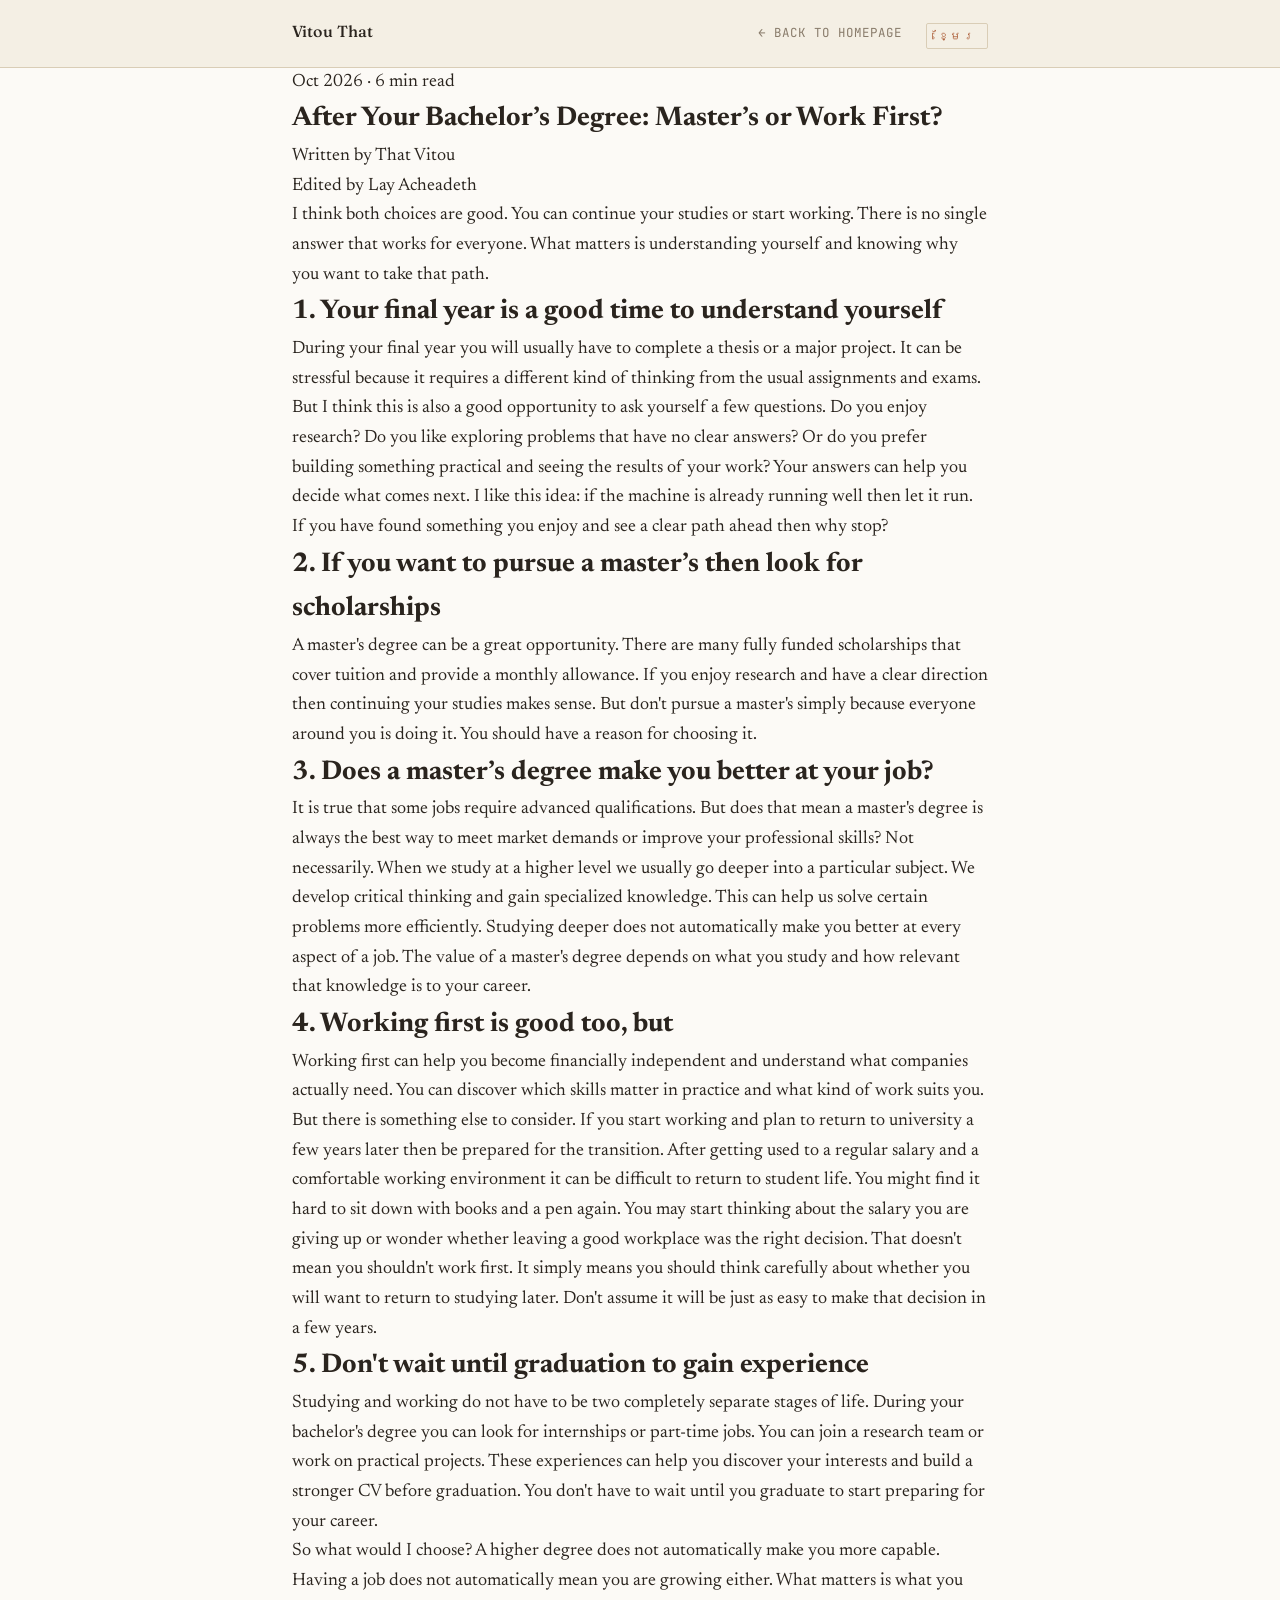
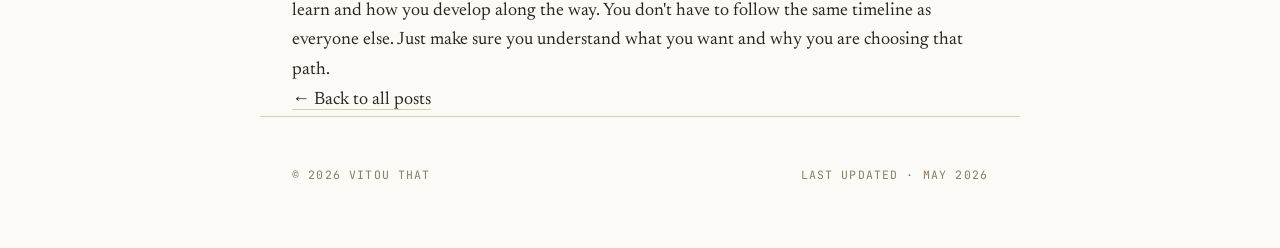
==== topic_1.html @ 05d48eb9 "Create topic_1.html" ====
<!DOCTYPE html>
<html lang="en">
<head>
  <meta charset="UTF-8">
  <meta name="description" content="Notes on why a rising reward curve is not yet a result — by Vitou That.">
  <meta name="viewport" content="width=device-width, initial-scale=1.0">
  <title>When the Reward Curve Lies — Vitou That</title>

  <link rel="preconnect" href="https://fonts.googleapis.com">
  <link rel="preconnect" href="https://fonts.gstatic.com" crossorigin>
  <link href="https://fonts.googleapis.com/css2?family=Fraunces:opsz,wght@9..144,300;9..144,400;9..144,500;9..144,600&family=Newsreader:ital,wght@0,300;0,400;0,500;1,400&family=Noto+Serif+Khmer:wght@400;500;600&family=JetBrains+Mono:wght@400;500&display=swap" rel="stylesheet">

  <link rel="stylesheet" href="styles.css">
</head>

<body data-lang="en">

  <nav>
    <div class="nav-inner">
      <div class="nav-name">
        <span lang="en">Vitou That</span>
        <span lang="kh">ថាត វិទូ</span>
      </div>
      <div class="nav-links">
        <a href="index.html#blog" class="post-back">
          <span lang="en">← Back to homepage</span>
          <span lang="kh">← ត្រឡប់ក្រោយ</span>
        </a>
        <button id="lang-toggle" class="lang-toggle" type="button">EN</button>
      </div>
    </div>
  </nav>

  <main>
    <article class="post">

      <div class="post-meta">
        <span lang="en">Oct 2026 · 6 min read</span>
        <span lang="kh">តុលា ២០២៦ · អាន ៦ នាទី</span>
      </div>

      <h1 class="post-title">
        <span lang="en">After Your Bachelor’s Degree: Master’s or Work First?</span>
        <span lang="kh">រៀនចប់បរិញ្ញាបត្រ គួរបន្តអនុបណ្ឌិត ឬចេញធ្វើការ?</span>
      </h1>

      <div class="post-byline">
        <div>
          <span class="by-label"><span lang="en">Written by</span><span lang="kh">សរសេរដោយ</span></span>
          <span class="by-name"><span lang="en">That Vitou</span><span lang="kh">ថាត វិទូ</span></span>
        </div>
        <div>
          <span class="by-label"><span lang="en">Edited by</span><span lang="kh">កែសម្រួលដោយ</span></span>
          <span class="by-name"><span lang="en">Lay Acheadeth</span><span lang="kh">ឡាយ អជដេត</span></span>
        </div>
      </div>

      <p class="post-lede">
        <span lang="en">
          I think both choices are good. You can continue your studies or start working. There is no single answer that works for everyone.
What matters is understanding yourself and knowing why you want to take that path.
        </span>
        <span lang="kh">
          សំណួរនេះប្រហែលជាអ្វីដែលនិស្សិតជាច្រើនគិតនៅពេលជិតរៀនចប់។ អ្នកខ្លះគិតថាគួរបន្តរៀនឱ្យបានខ្ពស់មុនសិន។ អ្នកខ្លះទៀតចង់ចេញធ្វើការ រកប្រាក់ចំណូល និងស្វែងយល់ពីជីវិតពិត។

សម្រាប់ខ្ញុំ ខ្ញុំគិតថាជម្រើសទាំងពីរសុទ្ធតែល្អ។ អ្វីដែលសំខាន់មិនមែនថាផ្លូវណាល្អជាងគេនោះទេ ប៉ុន្តែគឺថា តើផ្លូវណាសមនឹងខ្លួនយើងជាងគេនៅពេលនេះ?
        </span>
          
      </p>

      <h2>
        <span lang="en">1. Your final year is a good time to understand yourself</span>
      <span lang="kh">១. មុននឹងសម្រេចចិត្ត សាកសួរខ្លួនឯងនៅឆ្នាំចុងក្រោយសិន</span>
    </h2>
      <p>
        <span lang="en">During your final year you will usually have to complete a thesis or a major project. It can be stressful because it requires a different kind of thinking from the usual assignments and exams.

But I think this is also a good opportunity to ask yourself a few questions.

Do you enjoy research? Do you like exploring problems that have no clear answers? Or do you prefer building something practical and seeing the results of your work?

Your answers can help you decide what comes next.

I like this idea: if the machine is already running well then let it run. If you have found something you enjoy and see a clear path ahead then why stop?</span>
        <span lang="kh">នៅឆ្នាំចុងក្រោយ យើងភាគច្រើនត្រូវធ្វើសារណា ឬគម្រោងធំមួយ។ វាជាពេលដែលយើងត្រូវចំណាយពេលស្វែងរកចម្លើយ ដោះស្រាយបញ្ហា និងធ្វើការដោយខ្លួនឯងច្រើនជាងការរៀនតាមមេរៀនធម្មតា។

ពេលខ្លះវាពិបាក និងធ្វើឱ្យយើងឈឺក្បាលមិនតិចទេ។ ប៉ុន្តែខ្ញុំគិតថា នេះជាពេលល្អមួយសម្រាប់ស្វែងយល់ពីខ្លួនឯង។

តើយើងចូលចិត្តការងារបែបនេះទេ? តើយើងចូលចិត្តស្រាវជ្រាវ ស្វែងរកចម្លើយចំពោះបញ្ហាដែលមិនទាន់មានអ្នកដោះស្រាយ ឬចូលចិត្តអង្គុយគិត និងសិក្សាអ្វីមួយឱ្យស៊ីជម្រៅ?

ឬមួយយើងចូលចិត្តការងារជាក់ស្តែងជាង ដូចជាការដោះស្រាយបញ្ហាដែលកើតឡើងក្នុងការងារប្រចាំថ្ងៃ?

ខ្ញុំចូលចិត្តគំនិតមួយថា បើម៉ាស៊ីនកំពុងដំណើរការល្អហើយ ក៏ទុកឱ្យវាដំណើរការបន្តទៅទៀតចុះ។ បើអ្នករកឃើញអ្វីមួយដែលខ្លួនស្រឡាញ់ពិតប្រាកដ ហើយឃើញថាខ្លួនចង់អភិវឌ្ឍវាបន្ត ហេតុអ្វីមិនបន្តទៀត?</span>
        
      </p>

       <h2>
        <span lang="en">2. If you want to pursue a master’s then look for scholarships</span>
      <span lang="kh">២. បើចង់បន្តរៀន កុំភ្លេចស្វែងរកអាហារូបករណ៍</span>
    </h2>
      <p>
        <span lang="en">A master's degree can be a great opportunity. There are many fully funded scholarships that cover tuition and provide a monthly allowance.

If you enjoy research and have a clear direction then continuing your studies makes sense. But don't pursue a master's simply because everyone around you is doing it. You should have a reason for choosing it.
</span>
        <span lang="kh">បើអ្នកចូលចិត្តការស្រាវជ្រាវ ហើយចង់សិក្សាឱ្យស៊ីជម្រៅលើជំនាញណាមួយ ការបន្តថ្នាក់អនុបណ្ឌិតអាចជាជម្រើសល្អ។

ជាពិសេស បើអ្នកអាចរកបានអាហារូបករណ៍ដែលបង់ថ្លៃសិក្សាពេញលេញ និងផ្តល់ប្រាក់ឧបត្ថម្ភប្រចាំខែ នោះវាជាឱកាស ប៉ុន្តែអ្នកគួរត្រៀមខ្លួនឱ្យបានមុន ស្វែងរកឱកាស និងដាក់ពាក្យឱ្យទាន់ពេល។

ការបន្តរៀនអាចបើកឱកាសថ្មីៗឱ្យយើង ជាពិសេសក្នុងវិស័យដែលត្រូវការចំណេះដឹងស៊ីជម្រៅ ឬជំនាញឯកទេស។

ប៉ុន្តែកុំបន្តរៀនត្រឹមតែព្រោះមិនទាន់ដឹងថាត្រូវធ្វើអ្វីបន្ទាប់ពីរៀនចប់ ឬដោយសារមិត្តភក្តិភាគច្រើនបន្តរៀនដែរ។ យ៉ាងហោចណាស់ យើងគួរដឹងថា ការបន្តរៀននេះនឹងជួយយើងទៅដល់គោលដៅអ្វី។</span>
        
      </p>

       <h2>
        <span lang="en">3. Does a master’s degree make you better at your job?</span>
      <span lang="kh">៣. រៀនខ្ពស់ជាងមុន មិនមែនមានន័យថាពូកែការងារជាងមុននោះទេ</span>
    </h2>
      <p>
        <span lang="en">It is true that some jobs require advanced qualifications. But does that mean a master's degree is always the best way to meet market demands or improve your professional skills?

Not necessarily.

When we study at a higher level we usually go deeper into a particular subject. We develop critical thinking and gain specialized knowledge. This can help us solve certain problems more efficiently.
Studying deeper does not automatically make you better at every aspect of a job. The value of a master's degree depends on what you study and how relevant that knowledge is to your career.</span>
        <span lang="kh">ពិតណាស់ ការងារខ្លះតម្រូវឱ្យមានសញ្ញាបត្រកម្រិតខ្ពស់។ ប៉ុន្តែបើយើងចង់ពូកែការងារ ឬចង់បំពេញតម្រូវការទីផ្សារការងារ តើយើងចាំបាច់ត្រូវរៀនអនុបណ្ឌិតមែនទេ?

មិនមែនគ្រប់ករណីនោះទេ។

នៅថ្នាក់បរិញ្ញាបត្រ យើងសិក្សាមូលដ្ឋាន និងរៀនចំណេះដឹងទូលំទូលាយ។ នៅថ្នាក់អនុបណ្ឌិត យើងច្រើនតែសិក្សាលើប្រធានបទជាក់លាក់មួយឱ្យកាន់តែស៊ីជម្រៅ។ យើងរៀនវិភាគបញ្ហា គិតពិចារណា និងយល់ពីអ្វីដែលមនុស្សទូទៅប្រហែលជាមិនទាន់យល់ច្បាស់។

ដូច្នេះ បញ្ហាមិនមែនថាថ្នាក់អនុបណ្ឌិតមានតម្លៃឬអត់នោះទេ។ បញ្ហាគឺថា តើចំណេះដឹងដែលយើងចង់រៀននោះមានប្រយោជន៍ចំពោះអ្វីដែលយើងចង់ធ្វើឬអត់។</span>
        
      </p>

       <h2>
        <span lang="en">4. Working first is good too, but</span>
      <span lang="kh">៤. ធ្វើការមុនក៏ល្អដែរ</span>
    </h2>
      <p>
        <span lang="en">Working first can help you become financially independent and understand what companies actually need. You can discover which skills matter in practice and what kind of work suits you.

But there is something else to consider.

If you start working and plan to return to university a few years later then be prepared for the transition. After getting used to a regular salary and a comfortable working environment it can be difficult to return to student life. You might find it hard to sit down with books and a pen again. You may start thinking about the salary you are giving up or wonder whether leaving a good workplace was the right decision.

That doesn't mean you shouldn't work first. It simply means you should think carefully about whether you will want to return to studying later. Don't assume it will be just as easy to make that decision in a few years.</span>
        <span lang="kh">
ការចេញធ្វើការអាចជួយឱ្យយើងមានប្រាក់ចំណូល ឯករាជ្យភាព និងបទពិសោធន៍ជាក់ស្តែង។ យើងអាចស្វែងយល់ពីទីផ្សារការងារ ដឹងពីតម្រូវការពិតប្រាកដ និងស្គាល់ខ្លួនឯងកាន់តែច្បាស់។

ប៉ុន្តែ បើអ្នកចេញធ្វើការពីរបីឆ្នាំ ហើយគិតថាថ្ងៃក្រោយនឹងត្រឡប់ទៅរៀនវិញ តើអ្នកប្រាកដទេថាខ្លួននឹងនៅតែចង់រៀនដូចថ្ងៃនេះ?

សាកគិតមើល។ ពេលអ្នកមានប្រាក់ខែប្រចាំខែ មានការងារល្អ មានមិត្តរួមការងារ និងចាប់ផ្តើមមានជីវិតផ្ទាល់ខ្លួនដែលមានស្ថិរភាពហើយ តើអ្នកនៅតែសុខចិត្តបោះបង់អ្វីៗទាំងនោះ ដើម្បីត្រឡប់ទៅអង្គុយក្នុងថ្នាក់រៀនវិញទេ?

ពីមុន អ្នកអាចចង់រៀនណាស់។ ប៉ុន្តែបន្ទាប់ពីធ្វើការមួយរយៈ អ្នកអាចចាប់ផ្តើមគិតថា បើឈប់ធ្វើការ តើអ្នកនឹងបាត់បង់ប្រាក់ខែប៉ុន្មាន? តើគួរចាកចេញពីកន្លែងការងារដែលល្អ ដើម្បីត្រឡប់ទៅរៀនមែនទេ?

សូម្បីតែការត្រឡប់ទៅអង្គុយអានសៀវភៅ កាន់ប៊ិចសរសេរ ធ្វើកិច្ចការ និងត្រៀមប្រឡង ក៏អាចត្រូវការពេលសម្របខ្លួនឡើងវិញដែរ។

ខ្ញុំមិនមែនចង់និយាយថា ការធ្វើការមុនជាជម្រើសខុសទេ។ ផ្ទុយទៅវិញ វាអាចជាជម្រើសល្អបំផុតសម្រាប់មនុស្សមួយចំនួន។ គ្រាន់តែចង់រំលឹកថា កុំសម្រេចចិត្តនៅថ្ងៃនេះ ដោយសន្មតថាខ្លួនឯងនៅថ្ងៃក្រោយនឹងមានអារម្មណ៍ដូចខ្លួនឯងនៅថ្ងៃនេះជានិច្ច។

ជីវិតផ្លាស់ប្តូរ ហើយអាទិភាពរបស់យើងក៏អាចផ្លាស់ប្តូរដែរ។</span>
        
      </p>

       <h2>
        <span lang="en">5. Don't wait until graduation to gain experience</span>
      <span lang="kh">៥. កុំរង់ចាំដល់រៀនចប់ ទើបចាប់ផ្តើមសាងបទពិសោធន៍</span>
    </h2>
      <p>
        <span lang="en">Studying and working do not have to be two completely separate stages of life.

During your bachelor's degree you can look for internships or part-time jobs. You can join a research team or work on practical projects. These experiences can help you discover your interests and build a stronger CV before graduation.

You don't have to wait until you graduate to start preparing for your career.</span>
        <span lang="kh">ខ្ញុំគិតថា យើងមិនចាំបាច់រង់ចាំដល់រៀនចប់បរិញ្ញាបត្រ ទើបចាប់ផ្តើមគិតពីការងារនោះទេ។

ក្នុងអំឡុងពេលសិក្សា យើងអាចស្វែងរកឱកាសហាត់ការ ធ្វើការក្រៅម៉ោង ចូលរួមគម្រោងស្រាវជ្រាវ ឬបង្កើតគម្រោងផ្ទាល់ខ្លួន។ បើអាចធ្វើការដែលពាក់ព័ន្ធនឹងជំនាញដែលខ្លួនកំពុងរៀន នោះកាន់តែល្អ។

បទពិសោធន៍ទាំងនេះមិនត្រឹមតែជួយឱ្យយើងមានអ្វីបង្ហាញក្នុងប្រវត្តិរូបសង្ខេបប៉ុណ្ណោះទេ។ វាថែមទាំងជួយឱ្យយើងដឹងថា អ្វីដែលយើងរៀននៅសាកលវិទ្យាល័យអាចយកទៅប្រើប្រាស់ក្នុងការងារពិតបានយ៉ាងដូចម្តេច។

ជាការពិត គម្រោងផ្ទាល់ខ្លួនមិនអាចជំនួសបទពិសោធន៍ការងារជាក់លាក់បានទេ។ ប៉ុន្តែការមានសមត្ថភាពអនុវត្តជាក់ស្តែងតាំងពីនៅជានិស្សិត គឺជាចំណុចដែលអាចជួយយើងបានច្រើននៅពេលចូលទីផ្សារការងារ។</span>
        
      </p>
      

      <blockquote>
        <span lang="en">
          So what would I choose?

          A higher degree does not automatically make you more capable. Having a job does not automatically mean you are growing either. What matters is what you learn and how you develop along the way. You don't have to follow the same timeline as everyone else. Just make sure you understand what you want and why you are choosing that path.

        </span>
        <span lang="kh">
          ចុងក្រោយ ខ្ញុំគិតថា...

          សញ្ញាបត្រខ្ពស់ មិនធានាថាយើងពូកែការងារជាងគេនោះទេ។ ការមានការងារធ្វើ ក៏មិនធានាថាយើងកំពុងរីកចម្រើនដែរ។ អ្វីដែលសំខាន់គឺ តើយើងកំពុងរៀនអ្វី សាងសមត្ថភាពអ្វី និងកំពុងដើរទៅរកគោលដៅដែលខ្លួនចង់បានឬអត់។ ចុងក្រោយនេះ ខ្ញុំមិនគិតថាមនុស្សគ្រប់គ្នាត្រូវតែដើរដូចគ្នានោះទេ។ អ្នកខ្លះបន្តរៀនមុន ហើយធ្វើការក្រោយ។ អ្នកខ្លះធ្វើការមុន ហើយត្រឡប់ទៅរៀននៅថ្ងៃក្រោយ។ អ្នកខ្លះទៀតមិនចាំបាច់បន្តអនុបណ្ឌិតក៏អាចក្លាយជាអ្នកជំនាញក្នុងវិស័យរបស់ខ្លួនបានដែរ។ អ្វីដែលសំខាន់មិនមែនថាយើងដើរលឿនជាងអ្នកដទៃប៉ុណ្ណានោះទេ ប៉ុន្តែគឺថា យើងដឹងថាខ្លួនកំពុងដើរទៅណា ហើយហេតុអ្វីបានជាយើងជ្រើសរើសផ្លូវនោះ។
        </span>
        
      </blockquote>


    </article>

    <div class="post-nav">
      <a href="index.html#blog">
        <span lang="en">← Back to all posts</span>
        <span lang="kh">← ត្រឡប់ទៅអត្ថបទទាំងអស់</span>
      </a>
    </div>
  </main>

  <footer>
    <div>© 2026 Vitou That</div>
    <div>Last updated · May 2026</div>
  </footer>

  <script>
    (function () {
      const body = document.body;
      const toggle = document.getElementById('lang-toggle');
      const saved = localStorage.getItem('lang') || 'en';
      body.setAttribute('data-lang', saved);
      toggle.textContent = saved === 'en' ? 'ខ្មែរ' : 'EN';
      toggle.addEventListener('click', function () {
        const next = body.getAttribute('data-lang') === 'en' ? 'kh' : 'en';
        body.setAttribute('data-lang', next);
        localStorage.setItem('lang', next);
        toggle.textContent = next === 'en' ? 'ខ្មែរ' : 'EN';
      });
    })();
  </script>
</body>
</html>
---- styles.css ----
/* ============================================================
   STYLES.CSS — portfolio for Vitou That
   ============================================================ */


/* ============================================================
   1. THEME VARIABLES  (edit colors here)
   ============================================================ */
:root {
  --cream:        #fcfaf6;   /* page background */
  --cream-soft:   #EFE7D7;   /* soft card */
  --paper:        #FBF7EE;   /* lightest panel */
  --bark:         #2A241E;   /* primary text */
  --bark-soft:    #4A4137;   /* secondary text */
  --stone:        #897C6B;   /* muted / meta text */
  --sand:         #D9CDB6;   /* hairlines / borders */
  --clay:         #A8552E;   /* primary accent — terracotta */
  --moss:         #6F7A56;   /* secondary accent — sage */
  --ochre:        #B58A3C;   /* tertiary accent */

  --max-width:    760px;
  --gutter:       2rem;
}


/* ============================================================
   2. RESET & BASE
   ============================================================ */
* { box-sizing: border-box; margin: 0; padding: 0; }

html { scroll-behavior: smooth; }

body {
  background: var(--cream);
  color: var(--bark);
  font-family: 'Newsreader', 'Georgia', serif;
  font-weight: 400;
  font-size: 18px;
  line-height: 1.65;
  -webkit-font-smoothing: antialiased;
  text-rendering: optimizeLegibility;
}

a {
  color: var(--bark);
  text-decoration: none;
  border-bottom: 1px solid var(--sand);
  transition: border-color 0.2s, color 0.2s;
}
a:hover {
  border-bottom-color: var(--clay);
  color: var(--clay);
}

::selection {
  background: var(--clay);
  color: var(--paper);
}


/* ============================================================
   3. NAVIGATION
   ============================================================ */
nav {
  position: sticky;
  top: 0;
  z-index: 10;
  background: rgba(244, 238, 226, 0.92);
  backdrop-filter: blur(8px);
  -webkit-backdrop-filter: blur(8px);
  border-bottom: 1px solid var(--sand);
}
.nav-inner {
  max-width: var(--max-width);
  margin: 0 auto;
  padding: 1.1rem var(--gutter);
  display: flex;
  justify-content: space-between;
  align-items: baseline;
  gap: 1rem;
  flex-wrap: wrap;
}
.nav-name {
  font-family: 'Fraunces', serif;
  font-weight: 500;
  font-size: 1rem;
  letter-spacing: 0.01em;
}
.nav-links {
  display: flex;
  gap: 1.5rem;
  font-family: 'JetBrains Mono', monospace;
  font-size: 0.78rem;
  text-transform: uppercase;
  letter-spacing: 0.08em;
}
.nav-links a {
  border-bottom: none;
  color: var(--stone);
}
.nav-links a:hover { color: var(--clay); }


/* ============================================================
   4. LAYOUT
   ============================================================ */
main {
  max-width: var(--max-width);
  margin: 0 auto;
  padding: 0 var(--gutter);
}

section {
  padding: 5.5rem 0 4rem;
  border-bottom: 1px solid var(--sand);
}
section:last-of-type { border-bottom: none; }

.section-label {
  font-family: 'JetBrains Mono', monospace;
  font-size: 0.72rem;
  text-transform: uppercase;
  letter-spacing: 0.18em;
  color: var(--clay);
  margin-bottom: 2rem;
  display: flex;
  align-items: center;
  gap: 0.75rem;
}
.section-label::before {
  content: "";
  display: inline-block;
  width: 1.5rem;
  height: 1px;
  background: var(--clay);
}


/* ============================================================
   5. HERO
   ============================================================ */
.hero {
  padding-top: 6.5rem;
  padding-bottom: 5rem;
}
.hero h1 {
  font-family: 'Fraunces', serif;
  font-weight: 400;
  font-size: clamp(2.4rem, 6vw, 3.6rem);
  line-height: 1.05;
  letter-spacing: -0.02em;
  margin-bottom: 1.5rem;
}
.hero-grid {
  display: grid;
  grid-template-columns: 1fr auto;
  gap: 3rem;
  align-items: start;
}
.hero-photo {
  display: inline-block;
  padding: 12px;                                /* matte width */
  background: var(--cream);                     /* matte color */
  border-radius: 50%;
  position: relative;
  box-shadow:
    0 0 0 1px var(--sand),                      /* outer hairline ring */
    0 18px 36px -12px rgba(42, 36, 30, 0.18),   /* main soft shadow */
    0 2px 6px rgba(42, 36, 30, 0.06);           /* contact shadow */
}

.hero-photo img {
  width: 180px;
  height: 180px;
  border-radius: 50%;
  object-fit: cover;
  background: var(--paper);                     /* fills behind transparent PNG */
  display: block;
  filter: saturate(0.9);
  box-shadow: 0 0 0 1px rgba(168, 85, 46, 0.4); /* inner clay hairline */
}
.hero h1 em {
  font-style: italic;
  color: var(--clay);
  font-weight: 300;
}
.hero .tagline {
  font-family: 'Newsreader', serif;
  font-size: 1.25rem;
  font-style: italic;
  color: var(--bark-soft);
  max-width: 32rem;
  line-height: 1.55;
}
.hero-meta {
  margin-top: 2.5rem;
  display: flex;
  gap: 2rem;
  flex-wrap: wrap;
  font-family: 'JetBrains Mono', monospace;
  font-size: 0.78rem;
  text-transform: uppercase;
  letter-spacing: 0.08em;
  color: var(--stone);
}
.hero-meta span::before {
  content: "—";
  margin-right: 0.5rem;
  color: var(--ochre);
}
.hero-actions {
  margin-top: 2.5rem;
  display: flex;
  gap: 1.25rem;
  flex-wrap: wrap;
}


/* ============================================================
   6. BUTTONS
   ============================================================ */
.btn {
  display: inline-block;
  padding: 0.7rem 1.4rem;
  font-family: 'JetBrains Mono', monospace;
  font-size: 0.78rem;
  text-transform: uppercase;
  letter-spacing: 0.1em;
  border: 1px solid var(--clay);
  background: transparent;
  color: var(--clay);
  border-radius: 2px;
  transition: background 0.2s, color 0.2s, border-color 0.2s;
}
.btn:hover {
  background: var(--clay);
  color: var(--paper);
  border-bottom-color: var(--clay);
}
.btn-ghost {
  border-color: var(--sand);
  color: var(--bark-soft);
}
.btn-ghost:hover {
  background: var(--bark);
  color: var(--paper);
  border-color: var(--bark);
}


/* ============================================================
   7. ABOUT
   ============================================================ */
.about p {
  font-size: 1.05rem;
  line-height: 1.75;
  color: var(--bark-soft);
  margin-bottom: 1.25rem;
  max-width: 38rem;
}
.about p strong {
  color: var(--bark);
  font-weight: 500;
}
.about-pullquote {
  margin: 2.5rem 0;
  padding: 1.5rem 0 1.5rem 1.75rem;
  border-left: 2px solid var(--clay);
  font-family: 'Fraunces', serif;
  font-style: italic;
  font-size: 1.3rem;
  line-height: 1.4;
  color: var(--bark);
  max-width: 32rem;
}


/* ============================================================
   8. RESEARCH THEMES
   ============================================================ */
.themes {
  display: flex;
  flex-direction: column;
  gap: 2.25rem;
}
.theme {
  display: grid;
  grid-template-columns: 4rem 1fr;
  gap: 1.5rem;
  padding-bottom: 2.25rem;
  border-bottom: 1px dashed var(--sand);
}
.theme:last-child { border-bottom: none; }

.theme-num {
  font-family: 'JetBrains Mono', monospace;
  font-size: 0.78rem;
  color: var(--ochre);
  letter-spacing: 0.05em;
  padding-top: 0.4rem;
}
.theme h3 {
  font-family: 'Fraunces', serif;
  font-weight: 500;
  font-size: 1.35rem;
  letter-spacing: -0.01em;
  margin-bottom: 0.6rem;
  color: var(--bark);
}
.theme p {
  color: var(--bark-soft);
  font-size: 1rem;
  line-height: 1.7;
  max-width: 36rem;
}


/* ============================================================
   9. PUBLICATIONS
   ============================================================ */
.pub-section {
  margin-bottom: 3rem;
}
.pub-section:last-child { margin-bottom: 0; }

.pub-section-title {
  font-family: 'Fraunces', serif;
  font-weight: 500;
  font-size: 1.4rem;
  color: var(--bark);
  margin: 0 0 1.5rem;
  padding-bottom: 0.75rem;
  border-bottom: 1px solid var(--sand);
  display: flex;
  align-items: baseline;
  justify-content: space-between;
  gap: 1rem;
}
.pub-count {
  font-family: 'JetBrains Mono', monospace;
  font-size: 0.72rem;
  color: var(--stone);
  letter-spacing: 0.1em;
  font-weight: 400;
}

.pub {
  display: grid;
  grid-template-columns: 3.5rem 1fr;
  gap: 1.5rem;
  padding: 1.25rem 0;
  border-bottom: 1px solid var(--sand);
}
.pub:last-child { border-bottom: none; }

.pub-year {
  font-family: 'JetBrains Mono', monospace;
  font-size: 0.82rem;
  color: var(--stone);
  padding-top: 0.25rem;
  letter-spacing: 0.02em;
}
.pub-title {
  font-family: 'Newsreader', serif;
  font-size: 1.05rem;
  font-weight: 500;
  line-height: 1.45;
  color: var(--bark);
  margin-bottom: 0.4rem;
}
.pub-venue {
  font-style: italic;
  font-size: 0.95rem;
  color: var(--bark-soft);
}


/* ============================================================
   10. TIMELINE  (Education & Experience)
   ============================================================ */
.timeline {
  display: flex;
  flex-direction: column;
  gap: 1.75rem;
}
.entry {
  display: grid;
  grid-template-columns: 7rem 1fr;
  gap: 1.5rem;
  padding-bottom: 1.75rem;
  border-bottom: 1px dashed var(--sand);
}
.entry:last-child { border-bottom: none; }

.entry-period {
  font-family: 'JetBrains Mono', monospace;
  font-size: 0.78rem;
  color: var(--ochre);
  letter-spacing: 0.04em;
  padding-top: 0.3rem;
}
.entry-title {
  font-family: 'Fraunces', serif;
  font-weight: 500;
  font-size: 1.15rem;
  color: var(--bark);
  margin-bottom: 0.25rem;
}
.entry-org {
  font-style: italic;
  font-size: 1rem;
  color: var(--bark-soft);
  margin-bottom: 0.4rem;
}
.entry-note {
  font-size: 0.95rem;
  color: var(--bark-soft);
  line-height: 1.6;
}


/* ============================================================
   11. AWARDS
   ============================================================ */
.awards {
  display: flex;
  flex-direction: column;
  gap: 1rem;
}
.award {
  display: grid;
  grid-template-columns: 7rem 1fr;
  gap: 1.5rem;
  padding: 0.6rem 0;
}
.award-year {
  font-family: 'JetBrains Mono', monospace;
  font-size: 0.78rem;
  color: var(--ochre);
  letter-spacing: 0.04em;
  padding-top: 0.25rem;
}
.award-title {
  font-family: 'Newsreader', serif;
  font-size: 1.02rem;
  color: var(--bark);
  font-weight: 500;
}
.award-org {
  font-style: italic;
  color: var(--bark-soft);
  font-size: 0.95rem;
}


/* ============================================================
   12. BEYOND RESEARCH
   ============================================================ */
.beyond-text {
  font-size: 1.05rem;
  line-height: 1.75;
  color: var(--bark-soft);
  max-width: 36rem;
}


/* ============================================================
   13. CONTACT
   ============================================================ */
.contact-list {
  display: flex;
  flex-direction: column;
  gap: 0.8rem;
  font-size: 1.05rem;
}
.contact-list a {
  display: inline-flex;
  align-items: baseline;
  gap: 1rem;
  border-bottom: none;
  padding: 0.4rem 0;
}
.contact-list .label {
  font-family: 'JetBrains Mono', monospace;
  font-size: 0.75rem;
  text-transform: uppercase;
  letter-spacing: 0.1em;
  color: var(--ochre);
  min-width: 6rem;
}
.contact-list .value {
  font-family: 'Newsreader', serif;
  font-style: italic;
  color: var(--bark);
  border-bottom: 1px solid var(--sand);
  transition: border-color 0.2s, color 0.2s;
}
.contact-list a:hover .value {
  border-bottom-color: var(--clay);
  color: var(--clay);
}


/* ============================================================
   14. FOOTER
   ============================================================ */
footer {
  max-width: var(--max-width);
  margin: 0 auto;
  padding: 3rem var(--gutter) 4rem;
  border-top: 1px solid var(--sand);
  font-family: 'JetBrains Mono', monospace;
  font-size: 0.72rem;
  text-transform: uppercase;
  letter-spacing: 0.1em;
  color: var(--stone);
  display: flex;
  justify-content: space-between;
  flex-wrap: wrap;
  gap: 1rem;
}


/* ============================================================
   15. RESPONSIVE  (mobile)
   ============================================================ */
@media (max-width: 600px) {
  body { font-size: 17px; }

  .pub,
  .theme { grid-template-columns: 3rem 1fr; gap: 1rem; }

  .entry,
  .award { grid-template-columns: 5.5rem 1fr; gap: 1rem; }

  .nav-links { gap: 1rem; font-size: 0.7rem; }

  section { padding: 4rem 0 3rem; }

  .hero {
    padding-top: 4.5rem;
    padding-bottom: 3.5rem;
  }
  .hero-grid {
    grid-template-columns: 1fr;
    gap: 2rem;
  }
  .hero-photo {
      padding: 10px;
      margin: 0 auto;
    }
    .hero-photo img {
      width: 140px;
      height: 140px;
    }
}

/* ============================================================
   16. LANGUAGE SWITCHER
   ============================================================ */

/* Default: English */
body[data-lang="en"] [lang="kh"] {
  display: none;
}

/* Khmer mode */
body[data-lang="kh"] [lang="en"] {
  display: none;
}

/* Khmer typography — applied when body is in Khmer mode */
body[data-lang="kh"],
body[data-lang="kh"] h1,
body[data-lang="kh"] h3,
body[data-lang="kh"] p,
body[data-lang="kh"] .tagline,
body[data-lang="kh"] .nav-name,
body[data-lang="kh"] .entry-title,
body[data-lang="kh"] .entry-org,
body[data-lang="kh"] .entry-note,
body[data-lang="kh"] .beyond-text,
body[data-lang="kh"] .about-pullquote,
body[data-lang="kh"] .theme h3,
body[data-lang="kh"] .pub-section-title {
  font-family: 'Noto Serif Khmer', 'Newsreader', serif;
}

/* Khmer reads slightly larger comfortably */
body[data-lang="kh"] p,
body[data-lang="kh"] .tagline { line-height: 1.85; }

/* Toggle button */
.lang-toggle {
  font-family: 'JetBrains Mono', monospace;
  font-size: 0.72rem;
  text-transform: uppercase;
  letter-spacing: 0.08em;
  color: var(--clay);
  background: transparent;
  border: 1px solid var(--sand);
  padding: 0.3rem 0.7rem;
  border-radius: 2px;
  cursor: pointer;
  transition: background 0.2s, color 0.2s, border-color 0.2s;
}
.lang-toggle:hover {
  background: var(--clay);
  color: var(--paper);
  border-color: var(--clay);
}

.pub-authors {
  margin-top: 4px;
  font-size: 0.85rem;
  color: var(--muted, #666);
  line-height: 1.4;
}

.pub-authors strong {
  color: var(--text, #111);
  font-weight: 700;
}
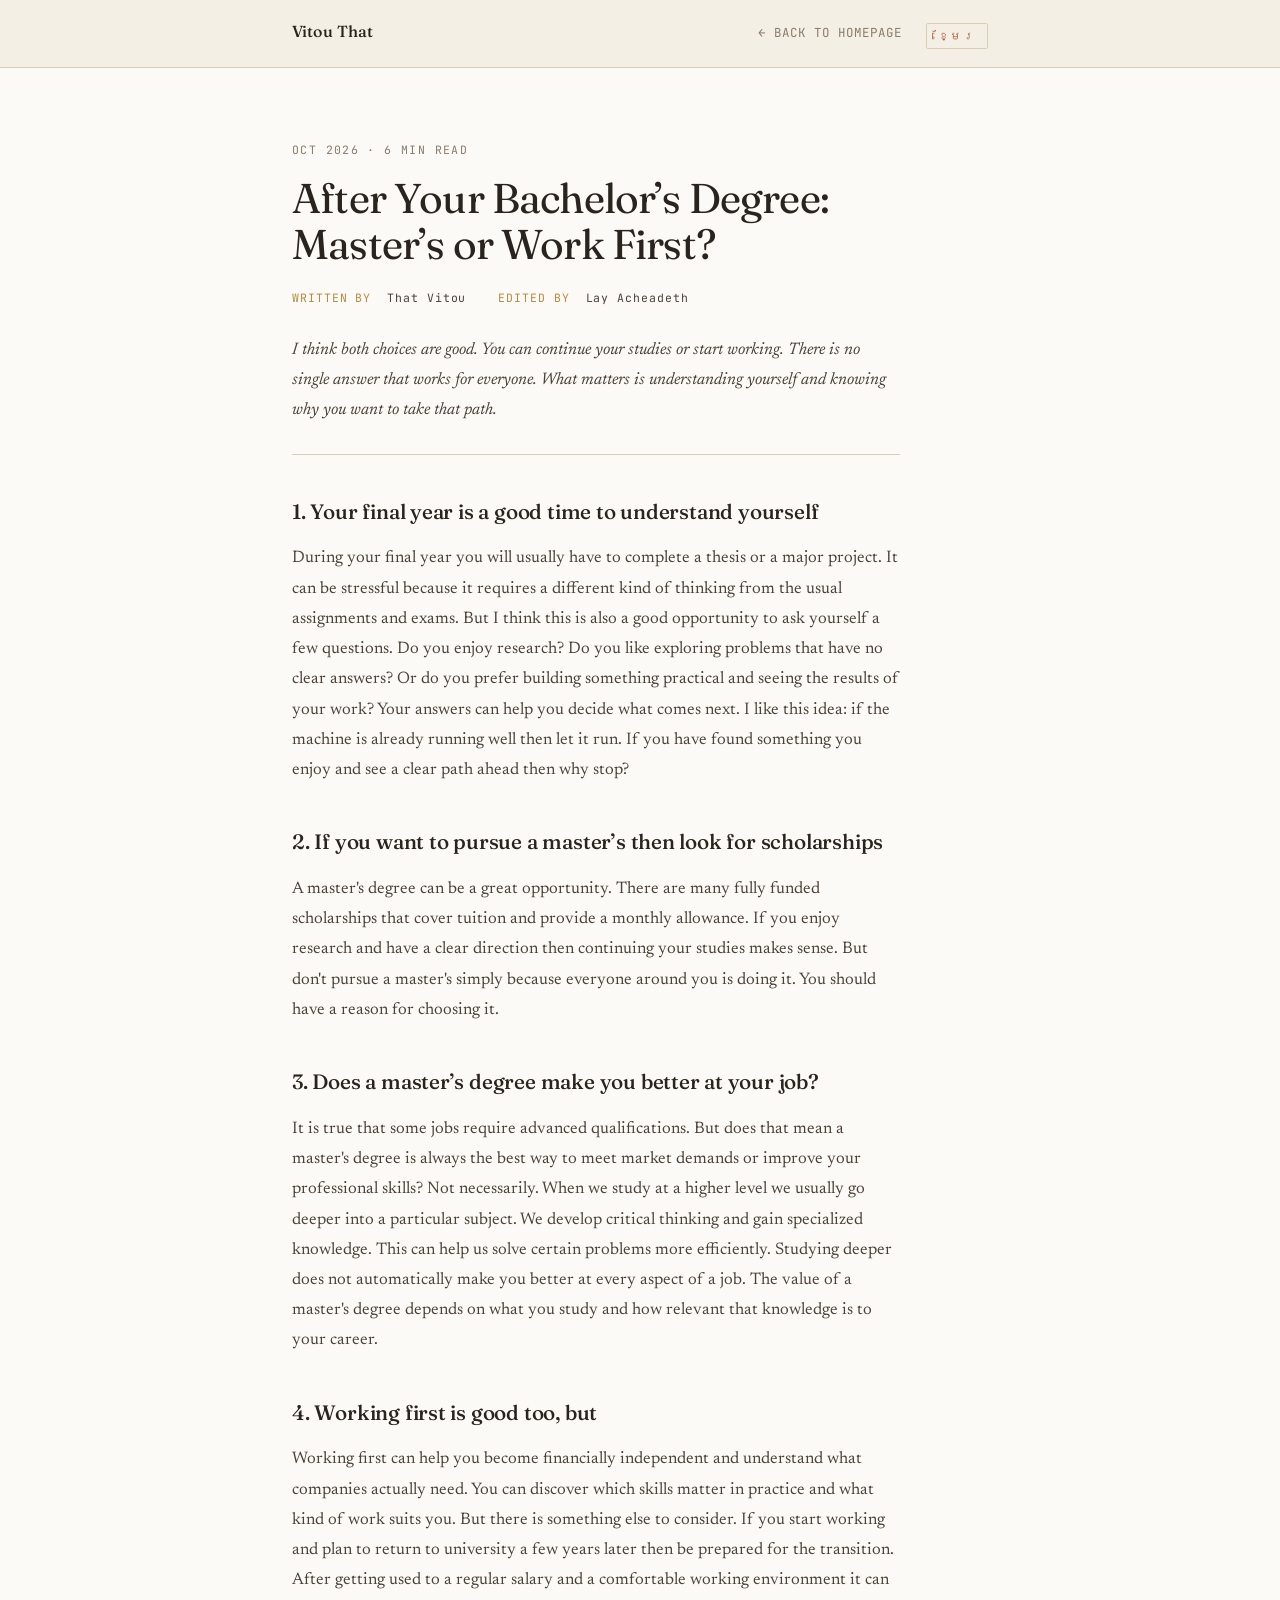
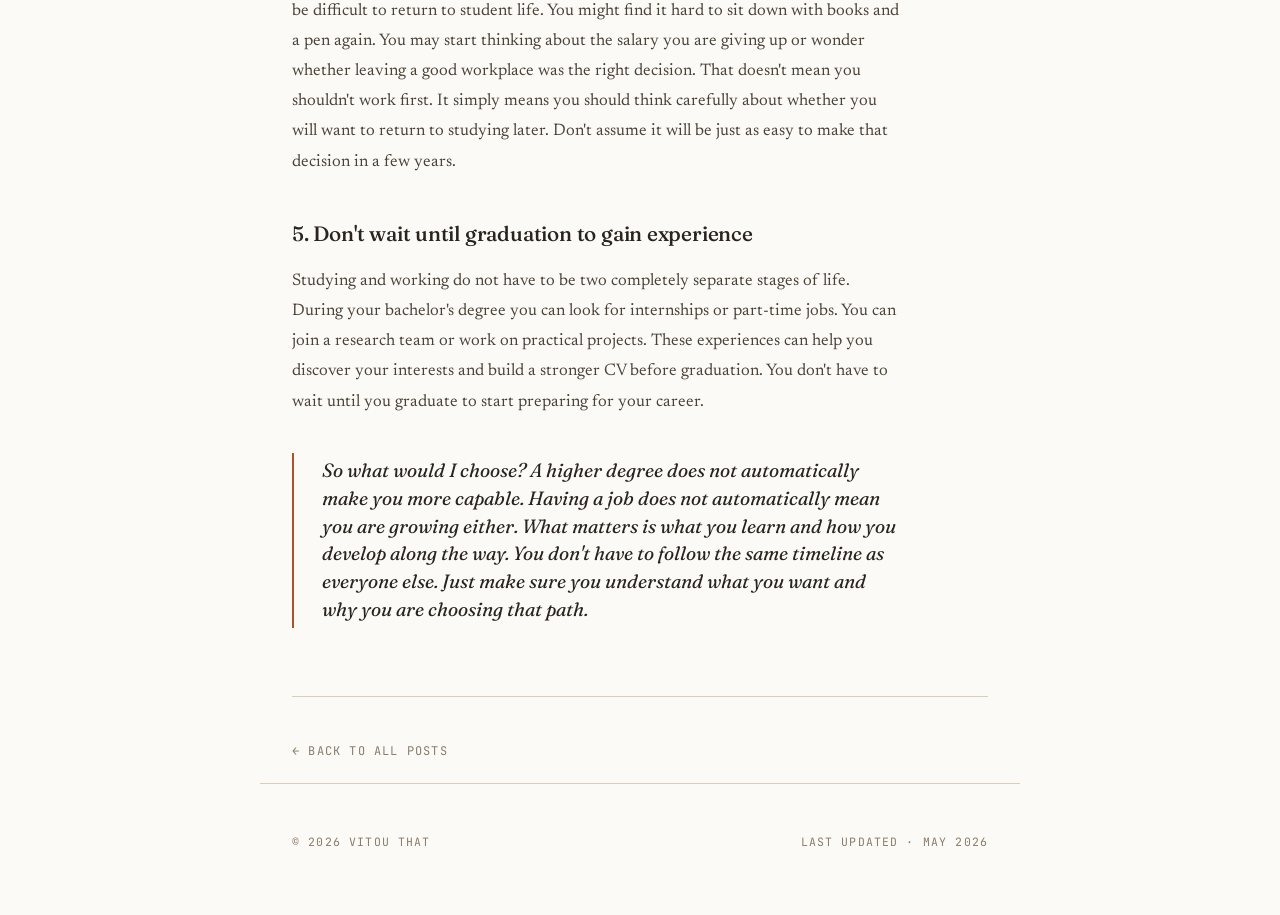
==== commit 464b3f0d: "Update topic_1.html" ====
--- a/topic_1.html
+++ b/topic_1.html
@@ -4,7 +4,7 @@
   <meta charset="UTF-8">
   <meta name="description" content="Notes on why a rising reward curve is not yet a result — by Vitou That.">
   <meta name="viewport" content="width=device-width, initial-scale=1.0">
-  <title>When the Reward Curve Lies — Vitou That</title>
+  <title>Master's or Work First? — Vitou That</title>
 
   <link rel="preconnect" href="https://fonts.googleapis.com">
   <link rel="preconnect" href="https://fonts.gstatic.com" crossorigin>
--- a/styles.css
+++ b/styles.css
@@ -1,11 +1,5 @@
-/* ============================================================
-   STYLES.CSS — portfolio for Vitou That
-   ============================================================ */
-
-
-/* ============================================================
-   1. THEME VARIABLES  (edit colors here)
-   ============================================================ */
+
+/* THEME */
 :root {
   --cream:        #fcfaf6;   /* page background */
   --cream-soft:   #EFE7D7;   /* soft card */
@@ -23,9 +17,9 @@
 }
 
 
-/* ============================================================
-   2. RESET & BASE
-   ============================================================ */
+
+/* RESET */
+
 * { box-sizing: border-box; margin: 0; padding: 0; }
 
 html { scroll-behavior: smooth; }
@@ -58,9 +52,7 @@
 }
 
 
-/* ============================================================
-   3. NAVIGATION
-   ============================================================ */
+ /* NAVIGATION */
 nav {
   position: sticky;
   top: 0;
@@ -101,9 +93,7 @@
 .nav-links a:hover { color: var(--clay); }
 
 
-/* ============================================================
-   4. LAYOUT
-   ============================================================ */
+   /* LAYOUT */
 main {
   max-width: var(--max-width);
   margin: 0 auto;
@@ -136,9 +126,7 @@
 }
 
 
-/* ============================================================
-   5. HERO
-   ============================================================ */
+/* HERO */
 .hero {
   padding-top: 6.5rem;
   padding-bottom: 5rem;
@@ -215,10 +203,7 @@
   flex-wrap: wrap;
 }
 
-
-/* ============================================================
-   6. BUTTONS
-   ============================================================ */
+ /* BUTTONS */
 .btn {
   display: inline-block;
   padding: 0.7rem 1.4rem;
@@ -248,9 +233,7 @@
 }
 
 
-/* ============================================================
-   7. ABOUT
-   ============================================================ */
+   /* ABOUT */
 .about p {
   font-size: 1.05rem;
   line-height: 1.75;
@@ -275,9 +258,7 @@
 }
 
 
-/* ============================================================
-   8. RESEARCH THEMES
-   ============================================================ */
+   /* RESEARCH THEMES */
 .themes {
   display: flex;
   flex-direction: column;
@@ -315,9 +296,7 @@
 }
 
 
-/* ============================================================
-   9. PUBLICATIONS
-   ============================================================ */
+/*  PUBLICATIONS */
 .pub-section {
   margin-bottom: 3rem;
 }
@@ -375,9 +354,7 @@
 }
 
 
-/* ============================================================
-   10. TIMELINE  (Education & Experience)
-   ============================================================ */
+/* TIMELINE  (Education & Experience) */
 .timeline {
   display: flex;
   flex-direction: column;
@@ -419,9 +396,7 @@
 }
 
 
-/* ============================================================
-   11. AWARDS
-   ============================================================ */
+/*  AWARDS */
 .awards {
   display: flex;
   flex-direction: column;
@@ -453,9 +428,7 @@
 }
 
 
-/* ============================================================
-   12. BEYOND RESEARCH
-   ============================================================ */
+/*  BEYOND RESEARCH */
 .beyond-text {
   font-size: 1.05rem;
   line-height: 1.75;
@@ -464,9 +437,7 @@
 }
 
 
-/* ============================================================
-   13. CONTACT
-   ============================================================ */
+/*  CONTACT */
 .contact-list {
   display: flex;
   flex-direction: column;
@@ -501,9 +472,7 @@
 }
 
 
-/* ============================================================
-   14. FOOTER
-   ============================================================ */
+/*  FOOTER */
 footer {
   max-width: var(--max-width);
   margin: 0 auto;
@@ -521,9 +490,7 @@
 }
 
 
-/* ============================================================
-   15. RESPONSIVE  (mobile)
-   ============================================================ */
+/* RESPONSIVE  (mobile) */
 @media (max-width: 600px) {
   body { font-size: 17px; }
 
@@ -555,9 +522,7 @@
     }
 }
 
-/* ============================================================
-   16. LANGUAGE SWITCHER
-   ============================================================ */
+/*  LANGUAGE SWITCHER */
 
 /* Default: English */
 body[data-lang="en"] [lang="kh"] {
@@ -588,7 +553,7 @@
 
 /* Khmer reads slightly larger comfortably */
 body[data-lang="kh"] p,
-body[data-lang="kh"] .tagline { line-height: 1.85; }
+body[data-lang="kh"] .tagline { line-height: 1.45; }
 
 /* Toggle button */
 .lang-toggle {
@@ -621,3 +586,194 @@
   color: var(--text, #111);
   font-weight: 700;
 }
+
+
+/* blog */
+
+/* ============================================================
+   17. BLOG LIST  (#blog on the home page)
+   ============================================================ */
+.blog-list {
+  display: flex;
+  flex-direction: column;
+}
+
+.blog-item {
+  display: grid;
+  grid-template-columns: 7rem 1fr;
+  gap: 1.5rem;
+  padding: 1.5rem 0;
+  border-bottom: 1px dashed var(--sand);
+  color: inherit;
+}
+.blog-item:last-child { border-bottom: none; }
+.blog-item:hover { color: inherit; border-bottom-color: var(--sand); }
+
+.blog-date {
+  font-family: 'JetBrains Mono', monospace;
+  font-size: 0.78rem;
+  color: var(--ochre);
+  letter-spacing: 0.04em;
+  padding-top: 0.35rem;
+  white-space: nowrap;
+}
+
+.blog-body { min-width: 0; }          /* lets the text shrink inside the grid */
+
+.blog-title {
+  font-family: 'Fraunces', serif;
+  font-weight: 500;
+  font-size: 1.2rem;
+  line-height: 1.3;
+  color: var(--bark);
+  margin-bottom: 0.4rem;
+  transition: color 0.2s;
+  overflow-wrap: break-word;
+}
+.blog-item:hover .blog-title { color: var(--clay); }
+
+.blog-excerpt {
+  font-size: 0.98rem;
+  line-height: 1.65;
+  color: var(--bark-soft);
+  max-width: 36rem;
+  overflow-wrap: break-word;
+  word-break: break-word;
+  /* clamp to 3 lines — no overflow, no matter how long the text is */
+  display: -webkit-box;
+  -webkit-box-orient: vertical;
+  -webkit-line-clamp: 3;
+  line-clamp: 3;
+  overflow: hidden;
+}
+
+.blog-more {
+  display: inline-block;
+  margin-top: 0.6rem;
+  font-family: 'JetBrains Mono', monospace;
+  font-size: 0.72rem;
+  text-transform: uppercase;
+  letter-spacing: 0.1em;
+  color: var(--clay);
+  transition: letter-spacing 0.2s;
+}
+.blog-item:hover .blog-more { letter-spacing: 0.16em; }
+
+
+/* ============================================================
+   18. BLOG POST PAGE
+   ============================================================ */
+.post {
+  padding: 4.5rem 0 2rem;
+  max-width: 38rem;
+}
+.post-meta {
+  font-family: 'JetBrains Mono', monospace;
+  font-size: 0.72rem;
+  text-transform: uppercase;
+  letter-spacing: 0.12em;
+  color: var(--stone);
+  margin-bottom: 1rem;
+}
+.post-title {
+  font-family: 'Fraunces', serif;
+  font-weight: 400;
+  font-size: clamp(1.9rem, 4.5vw, 2.6rem);
+  line-height: 1.12;
+  letter-spacing: -0.02em;
+  color: var(--bark);
+  margin-bottom: 1.25rem;
+  overflow-wrap: break-word;
+}
+.post-lede {
+  font-family: 'Newsreader', serif;
+  font-style: italic;
+  font-size: 1.22rem;
+  line-height: 1.55;
+  color: var(--bark-soft);
+  padding-bottom: 1.75rem;
+  margin-bottom: 1.75rem;
+  border-bottom: 1px solid var(--sand);
+}
+.post p {
+  font-size: 1.05rem;
+  line-height: 1.8;
+  color: var(--bark-soft);
+  margin-bottom: 1.35rem;
+  overflow-wrap: break-word;
+}
+.post h2 {
+  font-family: 'Fraunces', serif;
+  font-weight: 500;
+  font-size: 1.3rem;
+  letter-spacing: -0.01em;
+  color: var(--bark);
+  margin: 2.5rem 0 0.9rem;
+}
+.post blockquote {
+  margin: 2.25rem 0;
+  padding: 0.25rem 0 0.25rem 1.75rem;
+  border-left: 2px solid var(--clay);
+  font-family: 'Fraunces', serif;
+  font-style: italic;
+  font-size: 1.2rem;
+  line-height: 1.45;
+  color: var(--bark);
+}
+
+.post-back { border-bottom: none; }
+
+.post-nav {
+  padding: 2.5rem 0 1rem;
+  border-top: 1px solid var(--sand);
+}
+.post-nav a {
+  font-family: 'JetBrains Mono', monospace;
+  font-size: 0.75rem;
+  text-transform: uppercase;
+  letter-spacing: 0.1em;
+  color: var(--stone);
+  border-bottom: none;
+}
+.post-nav a:hover { color: var(--clay); }
+
+/* Khmer typography on blog + post text */
+body[data-lang="kh"] .blog-title,
+body[data-lang="kh"] .blog-excerpt,
+body[data-lang="kh"] .post-title,
+body[data-lang="kh"] .post-lede,
+body[data-lang="kh"] .post h2 {
+  font-family: 'Noto Serif Khmer', 'Newsreader', serif;
+}
+body[data-lang="kh"] .blog-excerpt { -webkit-line-clamp: 3; line-clamp: 3; }
+
+@media (max-width: 600px) {
+  .blog-item { grid-template-columns: 5.5rem 1fr; gap: 1rem; }
+  .post { padding-top: 3rem; }
+  .post-lede { font-size: 1.12rem; }
+}
+
+/* Byline on post pages */
+.post-byline {
+  display: flex;
+  flex-wrap: wrap;
+  gap: 0.35rem 2rem;
+  font-family: 'JetBrains Mono', monospace;
+  font-size: 0.72rem;
+  letter-spacing: 0.08em;
+  margin-bottom: 1.75rem;
+}
+.post-byline .by-label {
+  text-transform: uppercase;
+  color: var(--ochre);
+  margin-right: 0.5rem;
+}
+.post-byline .by-name { color: var(--bark-soft); }
+
+/* Khmer font for the meta lines */
+body[data-lang="kh"] .blog-date,
+body[data-lang="kh"] .post-meta,
+body[data-lang="kh"] .post-byline {
+  font-family: 'Noto Serif Khmer', 'JetBrains Mono', monospace;
+  letter-spacing: 0;
+}
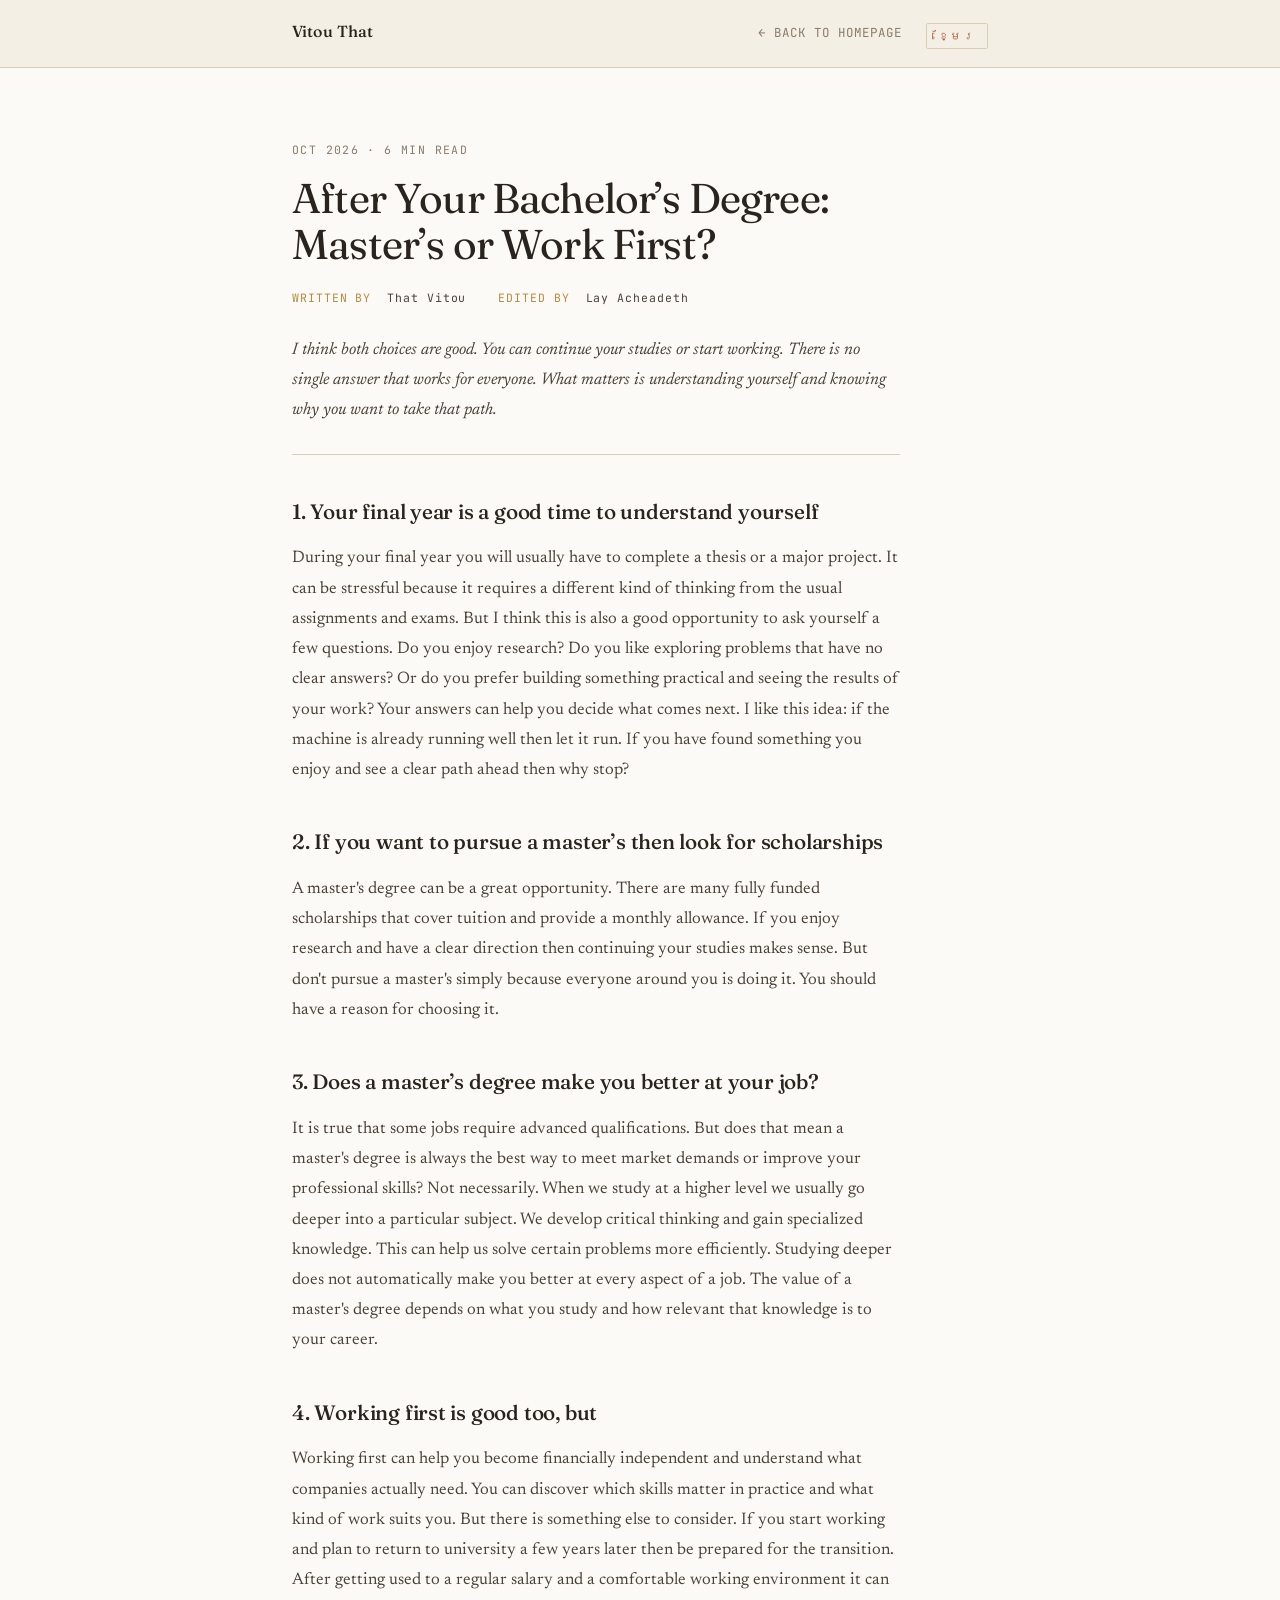
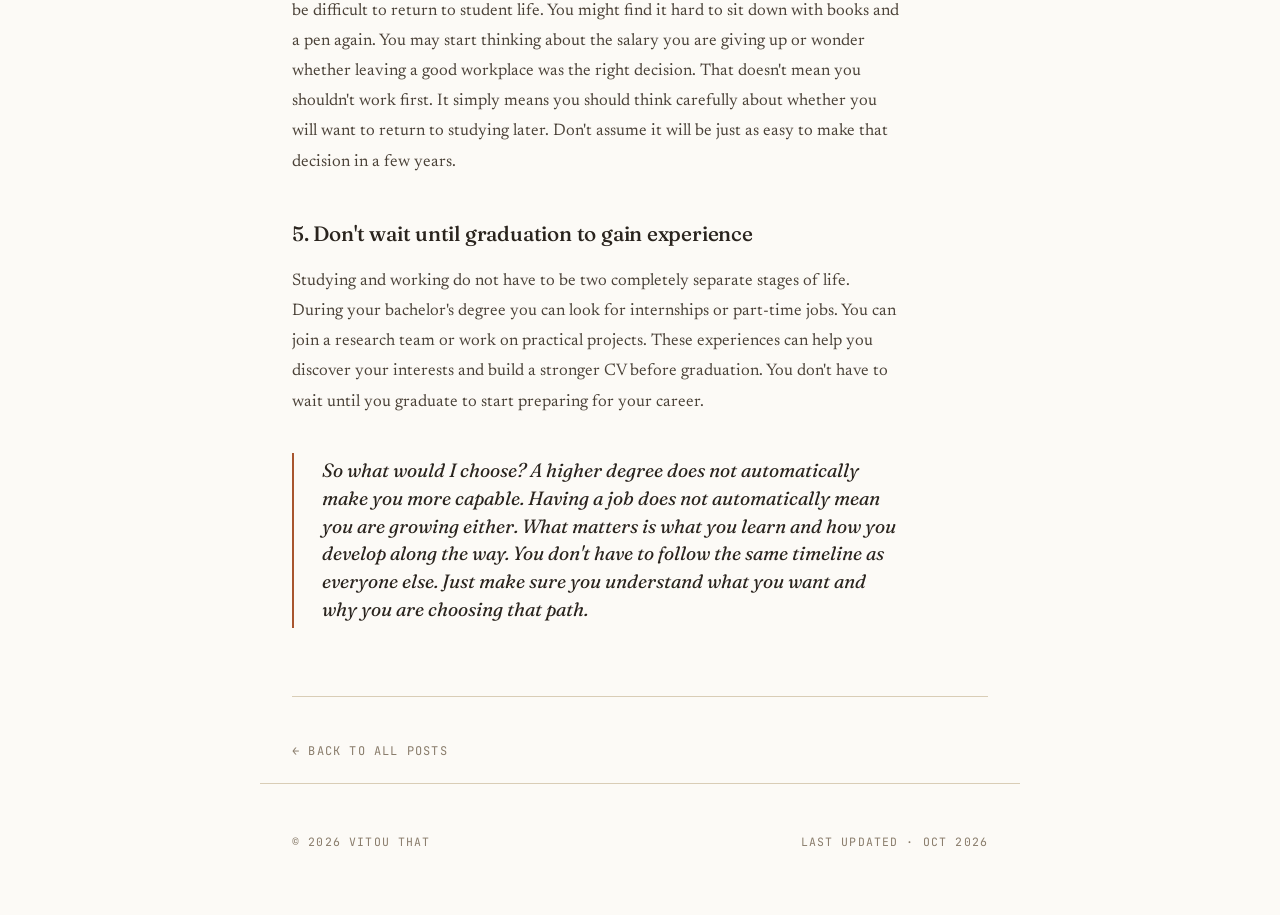
==== commit ab2650a1: "Update topic_1.html" ====
--- a/topic_1.html
+++ b/topic_1.html
@@ -212,7 +212,7 @@
 
   <footer>
     <div>© 2026 Vitou That</div>
-    <div>Last updated · May 2026</div>
+    <div>Last updated · Oct 2026</div>
   </footer>
 
   <script>
